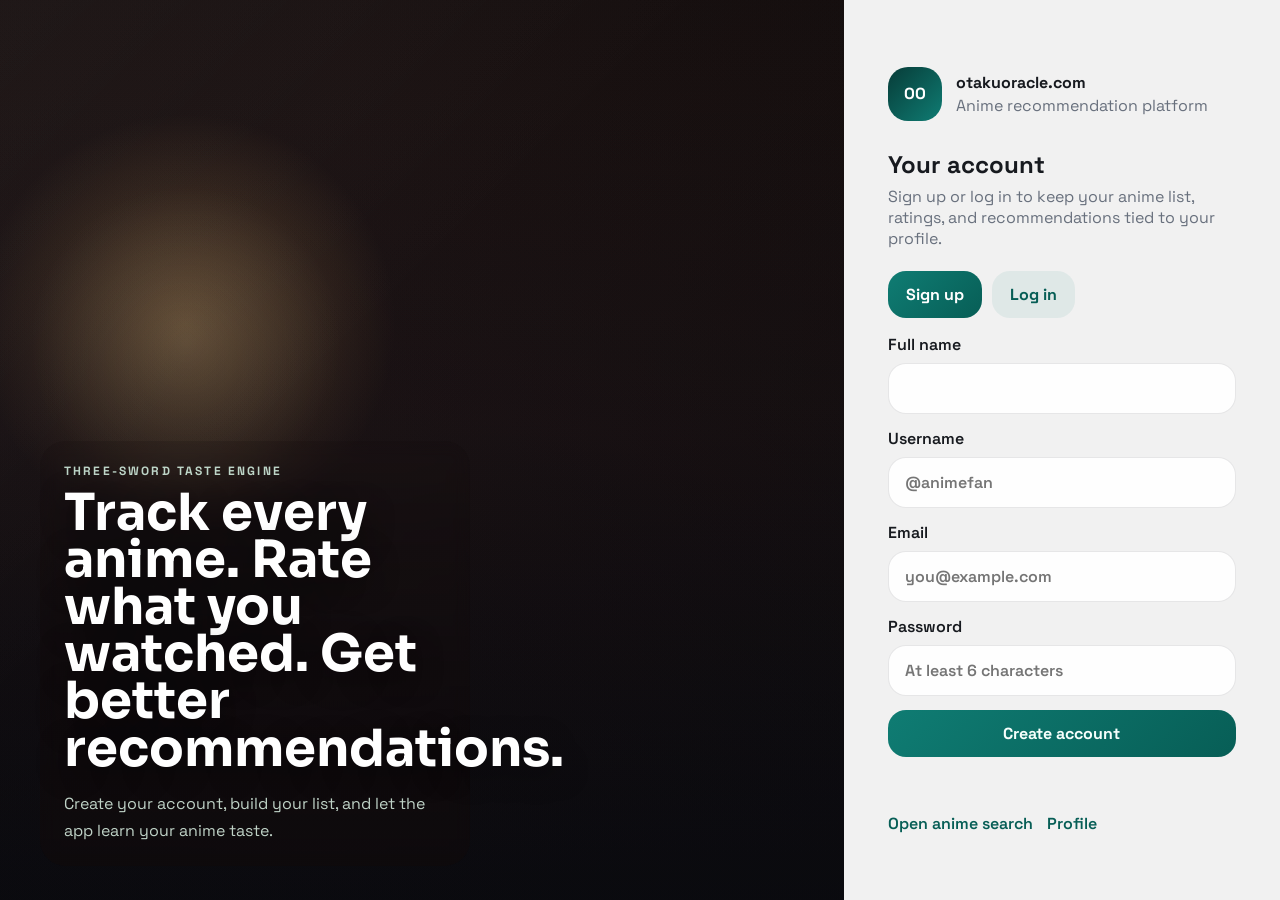
==== index.html @ 6263d322 "Add files via upload" ====
<!DOCTYPE html>
<html lang="en">
  <head>
    <meta charset="UTF-8" />
    <meta name="viewport" content="width=device-width, initial-scale=1.0" />
    <title>otakuoracle.com | Anime Recommendations</title>
    <meta
      name="description"
      content="otakuoracle.com helps anime fans track watched shows, save titles for later, rate series, add friends, and get smarter recommendations."
    />
    <meta property="og:title" content="otakuoracle.com" />
    <meta
      property="og:description"
      content="Track anime, rate what you watched, build a watch later list, and get recommendations with friends."
    />
    <meta property="og:type" content="website" />
    <meta property="og:url" content="https://otakuoracle.com" />
    <meta property="og:image" content="https://otakuoracle.com/assets/yuta-okkotsu.avif" />
    <meta name="twitter:card" content="summary_large_image" />
    <meta name="twitter:title" content="otakuoracle.com" />
    <meta
      name="twitter:description"
      content="Track anime, rate what you watched, build a watch later list, and get recommendations with friends."
    />
    <meta name="twitter:image" content="https://otakuoracle.com/assets/yuta-okkotsu.avif" />
    <link rel="preconnect" href="https://fonts.googleapis.com" />
    <link rel="preconnect" href="https://fonts.gstatic.com" crossorigin />
    <link
      href="https://fonts.googleapis.com/css2?family=Space+Grotesk:wght@400;500;700&family=Sora:wght@400;600;700;800&display=swap"
      rel="stylesheet"
    />
    <link rel="stylesheet" href="./styles.css" />
  </head>
  <body class="auth-body">
    <main class="auth-layout">
      <section class="auth-visual">
        <div class="auth-overlay"></div>
        <div class="moon-disc"></div>
        <div class="mist-layer mist-one"></div>
        <div class="mist-layer mist-two"></div>
        <div class="swordsman">
          <span class="sword sword-left"></span>
          <span class="sword sword-center"></span>
          <span class="sword sword-right"></span>
        </div>
        <div class="auth-copy">
          <p class="eyebrow on-dark">Three-sword taste engine</p>
          <h1>Track every anime. Rate what you watched. Get better recommendations.</h1>
          <p>
            Create your account, build your list, and let the app learn your anime taste.
          </p>
        </div>
      </section>

      <section class="auth-panel">
        <div class="brand-row">
          <span class="brand-mark">OO</span>
          <div>
            <strong>otakuoracle.com</strong>
            <p>Anime recommendation platform</p>
          </div>
        </div>

        <div class="panel-heading">
          <h2>Your account</h2>
          <p>Sign up or log in to keep your anime list, ratings, and recommendations tied to your profile.</p>
        </div>

        <div class="auth-tabs">
          <button id="signup-tab" class="auth-tab active" type="button">Sign up</button>
          <button id="login-tab" class="auth-tab" type="button">Log in</button>
        </div>

        <form id="signup-form" class="stack-form auth-form-panel">
          <label>
            Full name
            <input id="name" type="text" placeholder="" required />
          </label>
          <label>
            Username
            <input id="username" type="text" placeholder="@animefan" required />
          </label>
          <label>
            Email
            <input id="signup-email" type="email" placeholder="you@example.com" required />
          </label>
          <label>
            Password
            <input id="signup-password" type="password" placeholder="At least 6 characters" minlength="6" required />
          </label>
          <button type="submit">Create account</button>
        </form>

        <form id="login-form" class="stack-form auth-form-panel hidden">
          <label>
            Email
            <input id="login-email" type="email" placeholder="you@example.com" required />
          </label>
          <label>
            Password
            <input id="login-password" type="password" placeholder="Enter your password" required />
          </label>
          <button type="submit">Log in</button>
        </form>

        <div id="signup-message" class="inline-note"></div>

        <div class="quick-links">
          <a href="./search.html">Open anime search</a>
          <a href="./profile.html">Profile</a>
        </div>
      </section>
    </main>

  <script src="./shared.js"></script>
  <script src="./signup.js"></script>
</body>
</html>
---- styles.css ----
:root {
  --bg: #f4f6f8;
  --paper: rgba(255, 255, 255, 0.94);
  --paper-strong: #ffffff;
  --ink: #171a1f;
  --muted: #68707d;
  --line: rgba(23, 26, 31, 0.1);
  --primary: #0f7c73;
  --primary-deep: #075e56;
  --accent: #e8f7f0;
  --accent-strong: #d6f2e6;
  --shadow: 0 24px 60px rgba(26, 36, 48, 0.1);
  --radius-lg: 28px;
  --radius-md: 20px;
  --radius-sm: 999px;
}

* {
  box-sizing: border-box;
}

body {
  margin: 0;
  min-height: 100vh;
  font-family: "Space Grotesk", sans-serif;
  color: var(--ink);
  background:
    radial-gradient(circle at top left, rgba(15, 124, 115, 0.08), transparent 22%),
    linear-gradient(180deg, #ffffff 0%, #f7faf9 48%, #f2f5f7 100%);
}

a {
  color: inherit;
  text-decoration: none;
}

button,
input {
  font: inherit;
}

button {
  border: none;
  border-radius: 18px;
  padding: 13px 18px;
  font-weight: 700;
  color: #f6fffc;
  background: linear-gradient(135deg, var(--primary), var(--primary-deep));
  cursor: pointer;
}

input,
select {
  width: 100%;
  border: 1px solid var(--line);
  border-radius: 18px;
  padding: 14px 16px;
  background: rgba(255, 255, 255, 0.92);
  color: var(--ink);
}

.eyebrow {
  margin: 0 0 10px;
  text-transform: uppercase;
  letter-spacing: 0.18em;
  font-size: 0.75rem;
  font-weight: 700;
  color: var(--primary-deep);
}

.on-dark {
  color: rgba(225, 255, 239, 0.82);
}

.auth-body {
  background: #091711;
}

.auth-layout {
  min-height: 100vh;
  display: grid;
  grid-template-columns: minmax(0, 1.45fr) minmax(420px, 0.75fr);
}

.auth-visual {
  position: relative;
  overflow: hidden;
  background-color: #130d0d;
  background-image:
    linear-gradient(90deg, rgba(14, 10, 10, 0.14) 0%, rgba(14, 10, 10, 0.05) 40%, rgba(14, 10, 10, 0.4) 100%),
    url("./assets/yuta-okkotsu.avif"),
    radial-gradient(circle at 22% 36%, rgba(255, 188, 107, 0.34), transparent 24%),
    linear-gradient(180deg, #1a1212 0%, #241717 48%, #120c0d 100%);
  background-repeat: no-repeat, no-repeat, no-repeat, no-repeat;
  background-position: center center, center center, left center, center center;
  background-size: cover, cover, cover, cover;
}

.auth-overlay {
  position: absolute;
  inset: 0;
  background: none;
}

.auth-visual::before {
  content: "";
  position: absolute;
  inset: 0;
  background:
    radial-gradient(circle at 22% 38%, rgba(255, 232, 170, 0.16), transparent 18%),
    linear-gradient(180deg, rgba(19, 10, 10, 0.04), rgba(12, 7, 8, 0.24));
}

.auth-visual::after {
  content: "";
  position: absolute;
  inset: 0;
  background:
    linear-gradient(135deg, rgba(255, 255, 255, 0.03), transparent 42%),
    linear-gradient(180deg, rgba(5, 10, 18, 0.02) 12%, rgba(5, 10, 18, 0.52) 100%);
}

.auth-copy {
  position: absolute;
  inset: auto 40px 34px 40px;
  z-index: 2;
  max-width: 430px;
  color: white;
  padding: 22px 24px;
  border-radius: 26px;
  background: linear-gradient(180deg, rgba(18, 10, 10, 0.14), rgba(18, 10, 10, 0.48));
  backdrop-filter: blur(8px);
}

.auth-copy h1 {
  margin: 0;
  font-family: "Sora", sans-serif;
  font-size: clamp(2.6rem, 4vw, 4.7rem);
  line-height: 0.92;
  text-shadow: 0 8px 30px rgba(0, 0, 0, 0.42);
}

.auth-copy p:last-child {
  margin: 18px 0 0;
  color: rgba(231, 255, 240, 0.82);
  line-height: 1.7;
}

.moon-disc,
.mist-layer,
.swordsman,
.sword {
  display: none;
}


.auth-panel,
.panel {
  background: var(--paper);
  box-shadow: var(--shadow);
}

.auth-panel {
  display: flex;
  flex-direction: column;
  justify-content: center;
  padding: 44px;
}

.brand-row {
  display: flex;
  align-items: center;
  gap: 14px;
  margin-bottom: 28px;
}

.brand-row p {
  margin: 2px 0 0;
  color: var(--muted);
}

.brand-mark {
  display: inline-flex;
  align-items: center;
  justify-content: center;
  width: 54px;
  height: 54px;
  border-radius: 20px;
  background: linear-gradient(135deg, #073c38, #0f7c73);
  color: white;
  font-weight: 800;
}

.panel-heading {
  display: flex;
  flex-direction: column;
  gap: 6px;
  margin-bottom: 22px;
}

.panel-heading h2,
.panel-heading p,
.tags-section h3 {
  margin: 0;
}

.panel-heading p,
.inline-note,
.profile-tags,
.stat-label,
.meta,
.reason-list,
.signup-item p {
  color: var(--muted);
}

.summary-block {
  margin-top: 8px;
}

.summary-block .meta {
  margin: 0;
}

.summary-toggle {
  padding: 0;
  border: none;
  background: transparent;
  color: var(--primary-deep);
  font-weight: 700;
  text-align: left;
}

.inline-toggle {
  display: inline;
  margin-left: 4px;
}

.stack-form {
  display: grid;
  gap: 14px;
}

.auth-tabs {
  display: flex;
  gap: 10px;
  margin-bottom: 16px;
}

.auth-tab {
  background: rgba(15, 124, 115, 0.08);
  color: var(--primary-deep);
}

.auth-tab.active {
  color: white;
  background: linear-gradient(135deg, var(--primary), var(--primary-deep));
}

.auth-form-panel.hidden {
  display: none;
}

.stack-form label {
  display: grid;
  gap: 8px;
  font-weight: 600;
}

.inline-note {
  min-height: 24px;
  margin-top: 14px;
}

.load-more-row {
  display: flex;
  justify-content: center;
  margin-top: 18px;
}

.logout-row {
  margin-top: 18px;
}

.quick-links {
  display: flex;
  gap: 14px;
  margin-top: 18px;
  font-weight: 600;
  color: var(--primary-deep);
}

.app-shell {
  width: min(1180px, calc(100% - 32px));
  margin: 0 auto;
  padding: 36px 0 64px;
}

.topbar {
  display: flex;
  justify-content: space-between;
  align-items: end;
  gap: 24px;
  margin-bottom: 22px;
}

.topbar h1 {
  margin: 0;
  max-width: 720px;
  font-family: "Sora", sans-serif;
  font-size: clamp(2rem, 3.2vw, 3rem);
  line-height: 1.02;
}

.nav-links {
  display: flex;
  flex-wrap: wrap;
  gap: 10px;
}

.nav-link {
  padding: 10px 16px;
  border-radius: var(--radius-sm);
  background: rgba(15, 124, 115, 0.08);
  color: var(--primary-deep);
  font-weight: 700;
}

.nav-link.active {
  background: linear-gradient(135deg, var(--primary), var(--primary-deep));
  color: white;
}

.grid-layout {
  display: grid;
  grid-template-columns: 1.1fr 0.9fr;
  gap: 22px;
}

.grid-single {
  display: grid;
}

.hidden {
  display: none;
}

.panel {
  position: relative;
  overflow: hidden;
  padding: 24px;
  border: 1px solid rgba(255, 255, 255, 0.58);
  border-radius: var(--radius-lg);
}

.search-row {
  display: grid;
  grid-template-columns: 1fr auto;
  gap: 10px;
}

.search-results,
.watch-grid,
.recommendation-list,
.signup-list,
.profile-tags,
.friends-grid {
  display: grid;
  gap: 14px;
  margin-top: 18px;
}

.search-grid {
  grid-template-columns: repeat(3, minmax(0, 1fr));
}

.anime-card,
.watch-card,
.recommendation-card,
.signup-item,
.stat-card,
.friend-card {
  border: 1px solid var(--line);
  border-radius: 24px;
  background: var(--paper-strong);
}

.anime-card,
.watch-card,
.recommendation-card {
  overflow: hidden;
}

.anime-poster {
  aspect-ratio: 2 / 3;
  width: 100%;
  display: block;
  object-fit: cover;
  background: linear-gradient(180deg, #dfe6eb 0%, #f6f8fa 100%);
}

.anime-poster-fallback {
  aspect-ratio: 2 / 3;
  display: grid;
  place-items: end start;
  padding: 14px;
  color: white;
  font-family: "Sora", sans-serif;
  font-size: 1rem;
  line-height: 1.05;
}

.anime-card-content,
.watch-card-content,
.recommendation-card-content,
.signup-item,
.friend-card {
  padding: 14px;
}

.friend-card {
  display: flex;
  justify-content: space-between;
  gap: 16px;
  align-items: center;
}

.friend-card strong,
.friend-card p {
  margin: 0;
}

.friend-card p + p {
  margin-top: 6px;
}

.friend-actions {
  display: flex;
  flex-wrap: wrap;
  gap: 8px;
  justify-content: flex-end;
}

.ghost-button {
  background: rgba(15, 124, 115, 0.08);
  color: var(--primary-deep);
}

.friends-subheading {
  margin-top: 24px;
}

.anime-card h3,
.watch-card h3,
.recommendation-card h3 {
  margin: 0;
  font-size: 1rem;
}

.meta {
  margin: 8px 0 0;
  font-size: 0.92rem;
  line-height: 1.55;
}

.chip-row,
.detail-row {
  display: flex;
  flex-wrap: wrap;
  gap: 8px;
  margin-top: 12px;
}

.chip {
  padding: 8px 12px;
  border-radius: var(--radius-sm);
  background: var(--accent);
  color: var(--primary-deep);
  font-size: 0.92rem;
  font-weight: 700;
}

.stats-grid {
  display: grid;
  grid-template-columns: repeat(3, minmax(0, 1fr));
  gap: 14px;
}

.stat-card {
  padding: 18px;
}

.stat-card strong {
  display: block;
  margin-top: 10px;
  font-family: "Sora", sans-serif;
  font-size: 1.2rem;
}

.rating-row {
  display: grid;
  grid-template-columns: 1fr auto;
  gap: 12px;
  align-items: center;
  margin-top: 14px;
}

.rating-input {
  width: 96px;
}

.watch-grid,
.signup-list,
.recommendation-list {
  grid-template-columns: 1fr;
}

.watch-card,
.recommendation-card {
  display: grid;
  grid-template-columns: 120px 1fr;
}

.watch-card .anime-poster,
.recommendation-card .anime-poster,
.watch-card .anime-poster-fallback,
.recommendation-card .anime-poster-fallback {
  height: 100%;
}

.reason-list {
  margin: 14px 0 0;
  padding-left: 18px;
}

.empty-state {
  padding: 18px;
  border: 1px dashed var(--line);
  border-radius: 20px;
  background: rgba(15, 124, 115, 0.03);
  color: var(--muted);
}

@media (max-width: 980px) {
  .auth-layout,
  .grid-layout,
  .stats-grid,
  .search-grid {
    grid-template-columns: 1fr;
  }

  .auth-visual {
    min-height: 460px;
    background-position: center center, center top, center top, center center;
    background-size: cover, cover, cover, cover;
  }

  .topbar {
    align-items: start;
    flex-direction: column;
  }
}

@media (max-width: 640px) {
  .app-shell {
    width: min(100% - 20px, 1180px);
  }

  .auth-panel,
  .panel {
    padding: 18px;
  }

  .search-row,
  .rating-row {
    grid-template-columns: 1fr;
  }

  .auth-copy {
    inset: auto 20px 20px 20px;
  }

  .watch-card,
  .recommendation-card {
    grid-template-columns: 1fr;
  }
}
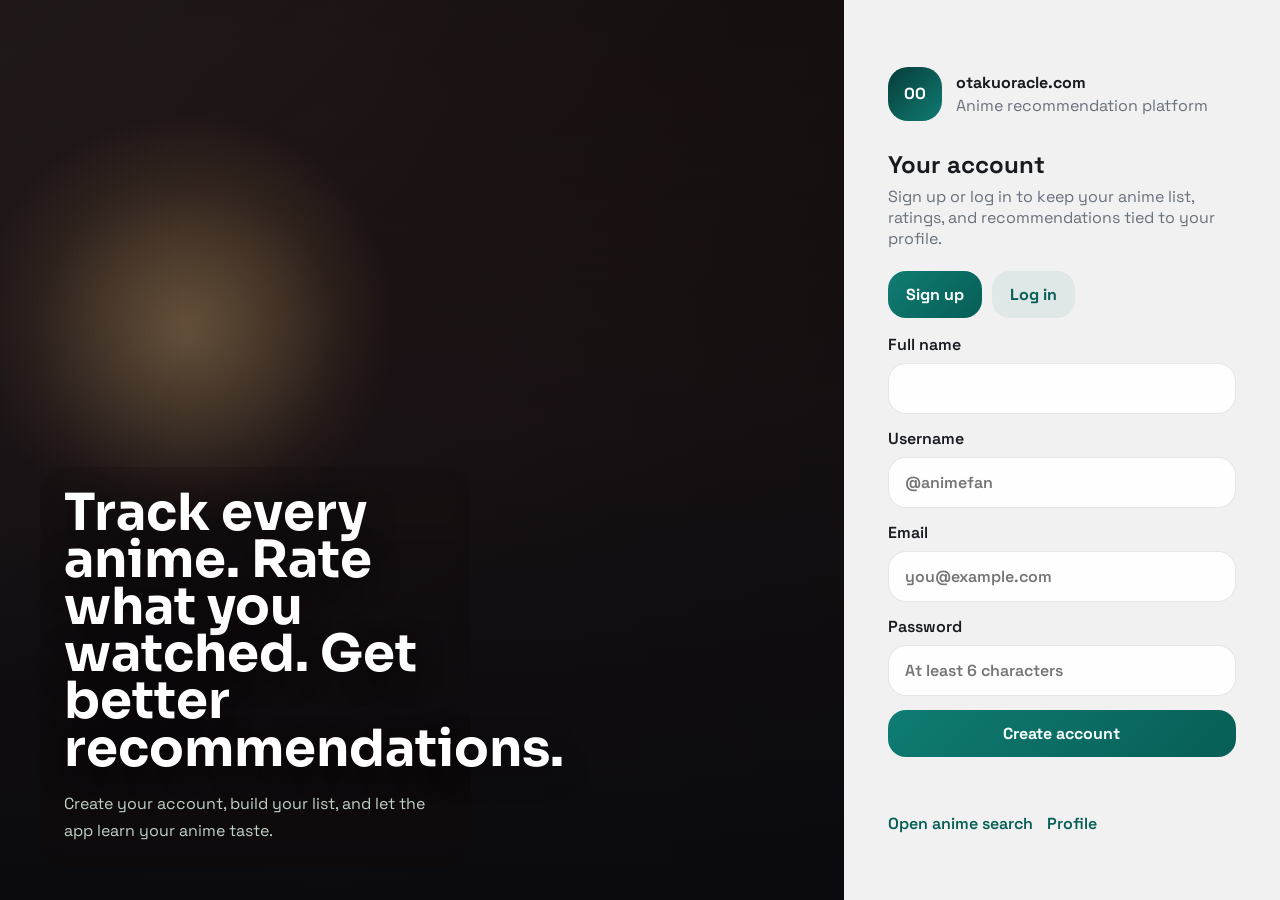
==== commit 2e5e9c50: "Add files via upload" ====
--- a/index.html
+++ b/index.html
@@ -44,7 +44,6 @@
           <span class="sword sword-right"></span>
         </div>
         <div class="auth-copy">
-          <p class="eyebrow on-dark">Three-sword taste engine</p>
           <h1>Track every anime. Rate what you watched. Get better recommendations.</h1>
           <p>
             Create your account, build your list, and let the app learn your anime taste.
